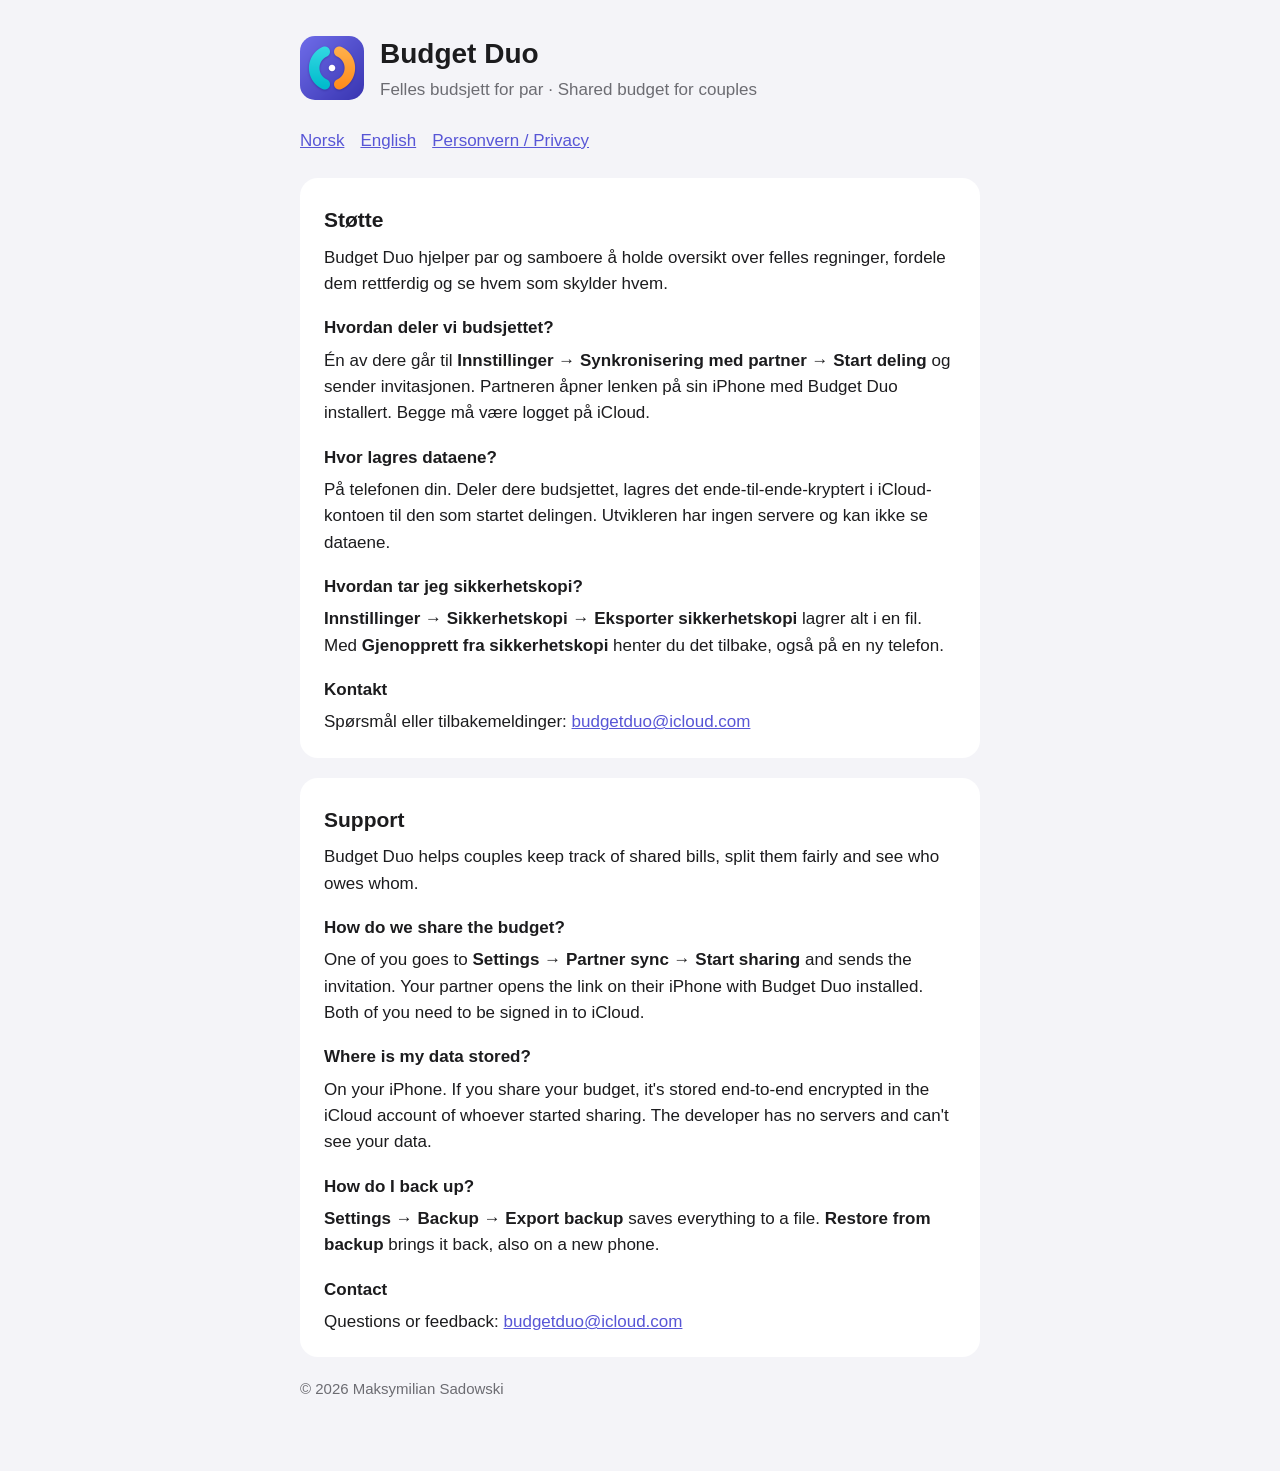
==== index.html @ a803f10f "Budget Duo support and privacy pages" ====
<!doctype html>
<html lang="nb">
<head>
  <meta charset="utf-8">
  <meta name="viewport" content="width=device-width, initial-scale=1">
  <title>Budget Duo – støtte</title>
  <link rel="stylesheet" href="style.css">
</head>
<body>
<main>
  <header>
    <img src="icon.png" alt="">
    <div>
      <h1>Budget Duo</h1>
      <p>Felles budsjett for par · Shared budget for couples</p>
    </div>
  </header>

  <nav>
    <a href="#norsk">Norsk</a>
    <a href="#english">English</a>
    <a href="privacy.html">Personvern / Privacy</a>
  </nav>

  <section id="norsk">
    <h2>Støtte</h2>
    <p>Budget Duo hjelper par og samboere å holde oversikt over felles regninger, fordele dem rettferdig og se hvem som skylder hvem.</p>

    <h3>Hvordan deler vi budsjettet?</h3>
    <p>Én av dere går til <b>Innstillinger → Synkronisering med partner → Start deling</b> og sender invitasjonen. Partneren åpner lenken på sin iPhone med Budget Duo installert. Begge må være logget på iCloud.</p>

    <h3>Hvor lagres dataene?</h3>
    <p>På telefonen din. Deler dere budsjettet, lagres det ende-til-ende-kryptert i iCloud-kontoen til den som startet delingen. Utvikleren har ingen servere og kan ikke se dataene.</p>

    <h3>Hvordan tar jeg sikkerhetskopi?</h3>
    <p><b>Innstillinger → Sikkerhetskopi → Eksporter sikkerhetskopi</b> lagrer alt i en fil. Med <b>Gjenopprett fra sikkerhetskopi</b> henter du det tilbake, også på en ny telefon.</p>

    <h3>Kontakt</h3>
    <p>Spørsmål eller tilbakemeldinger: <a href="mailto:budgetduo@icloud.com">budgetduo@icloud.com</a></p>
  </section>

  <section id="english">
    <h2>Support</h2>
    <p>Budget Duo helps couples keep track of shared bills, split them fairly and see who owes whom.</p>

    <h3>How do we share the budget?</h3>
    <p>One of you goes to <b>Settings → Partner sync → Start sharing</b> and sends the invitation. Your partner opens the link on their iPhone with Budget Duo installed. Both of you need to be signed in to iCloud.</p>

    <h3>Where is my data stored?</h3>
    <p>On your iPhone. If you share your budget, it's stored end-to-end encrypted in the iCloud account of whoever started sharing. The developer has no servers and can't see your data.</p>

    <h3>How do I back up?</h3>
    <p><b>Settings → Backup → Export backup</b> saves everything to a file. <b>Restore from backup</b> brings it back, also on a new phone.</p>

    <h3>Contact</h3>
    <p>Questions or feedback: <a href="mailto:budgetduo@icloud.com">budgetduo@icloud.com</a></p>
  </section>

  <p class="muted">© 2026 Maksymilian Sadowski</p>
</main>
</body>
</html>
---- style.css ----
:root {
  --bg: #f4f4f8;
  --card: #ffffff;
  --text: #1c1c1e;
  --muted: #6c6c72;
  --accent: #5856d6;
  color-scheme: light;
}

@media (prefers-color-scheme: dark) {
  :root {
    --bg: #0f0f14;
    --card: #1c1c22;
    --text: #f2f2f7;
    --muted: #a1a1aa;
    --accent: #8e8cf5;
    color-scheme: dark;
  }
}

* { box-sizing: border-box; }

body {
  margin: 0;
  padding: 32px 20px 64px;
  background: var(--bg);
  color: var(--text);
  font: 17px/1.55 -apple-system, BlinkMacSystemFont, "Segoe UI", Roboto, sans-serif;
}

main { max-width: 680px; margin: 0 auto; }

header { display: flex; align-items: center; gap: 16px; margin-bottom: 24px; }
header img { width: 64px; height: 64px; border-radius: 15px; }
header h1 { margin: 0; font-size: 28px; }
header p { margin: 2px 0 0; color: var(--muted); }

nav { display: flex; gap: 16px; flex-wrap: wrap; margin-bottom: 24px; }
a { color: var(--accent); }

section {
  background: var(--card);
  border-radius: 18px;
  padding: 8px 24px 16px;
  margin-bottom: 20px;
}

h2 { font-size: 21px; margin: 18px 0 8px; }
h3 { font-size: 17px; margin: 18px 0 4px; }
p, li { margin: 6px 0; }
.muted { color: var(--muted); font-size: 15px; }
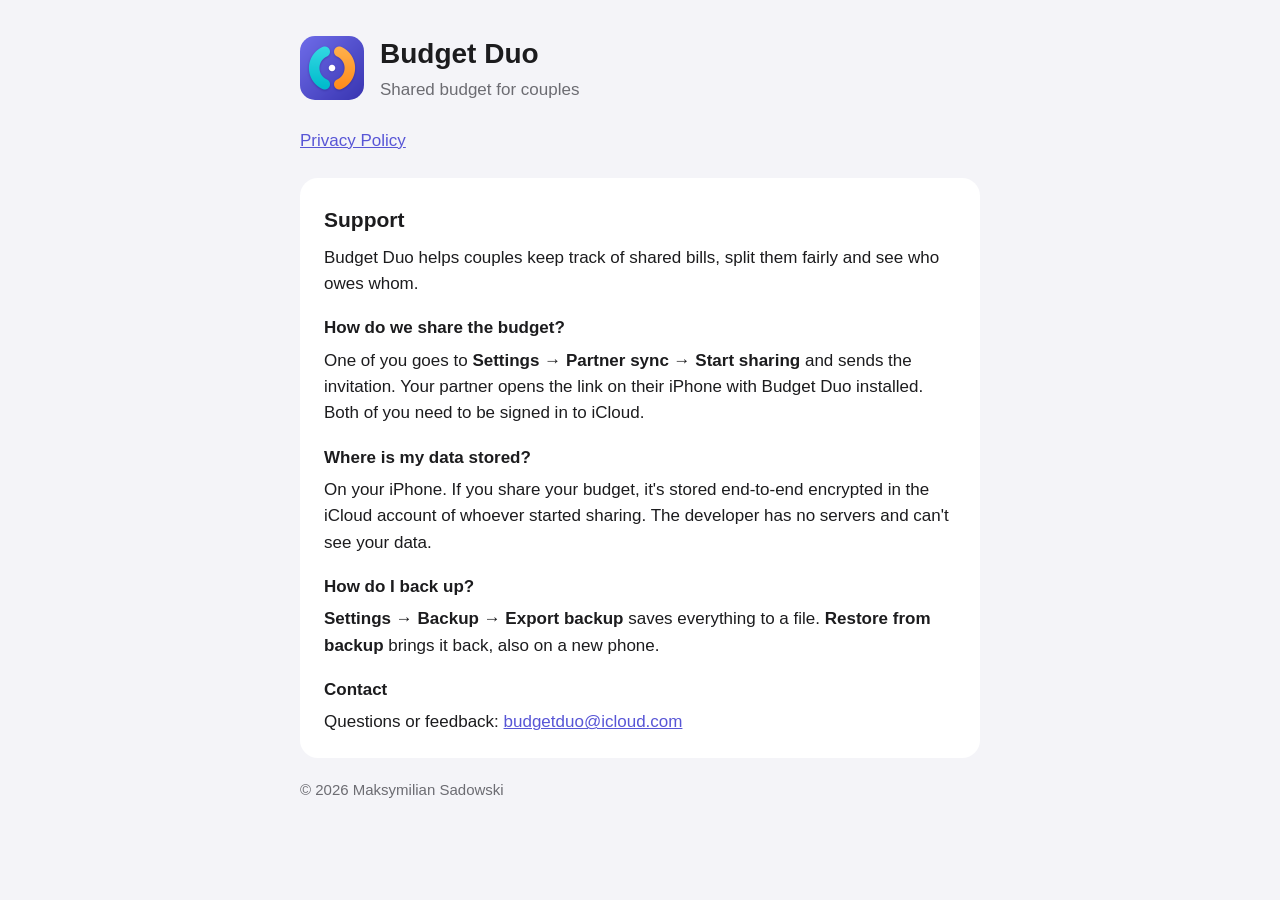
==== commit 66c9c288: "Make the pages English-only" ====
--- a/index.html
+++ b/index.html
@@ -1,9 +1,9 @@
 <!doctype html>
-<html lang="nb">
+<html lang="en">
 <head>
   <meta charset="utf-8">
   <meta name="viewport" content="width=device-width, initial-scale=1">
-  <title>Budget Duo – støtte</title>
+  <title>Budget Duo – Support</title>
   <link rel="stylesheet" href="style.css">
 </head>
 <body>
@@ -12,34 +12,15 @@
     <img src="icon.png" alt="">
     <div>
       <h1>Budget Duo</h1>
-      <p>Felles budsjett for par · Shared budget for couples</p>
+      <p>Shared budget for couples</p>
     </div>
   </header>
 
   <nav>
-    <a href="#norsk">Norsk</a>
-    <a href="#english">English</a>
-    <a href="privacy.html">Personvern / Privacy</a>
+    <a href="privacy.html">Privacy Policy</a>
   </nav>
 
-  <section id="norsk">
-    <h2>Støtte</h2>
-    <p>Budget Duo hjelper par og samboere å holde oversikt over felles regninger, fordele dem rettferdig og se hvem som skylder hvem.</p>
-
-    <h3>Hvordan deler vi budsjettet?</h3>
-    <p>Én av dere går til <b>Innstillinger → Synkronisering med partner → Start deling</b> og sender invitasjonen. Partneren åpner lenken på sin iPhone med Budget Duo installert. Begge må være logget på iCloud.</p>
-
-    <h3>Hvor lagres dataene?</h3>
-    <p>På telefonen din. Deler dere budsjettet, lagres det ende-til-ende-kryptert i iCloud-kontoen til den som startet delingen. Utvikleren har ingen servere og kan ikke se dataene.</p>
-
-    <h3>Hvordan tar jeg sikkerhetskopi?</h3>
-    <p><b>Innstillinger → Sikkerhetskopi → Eksporter sikkerhetskopi</b> lagrer alt i en fil. Med <b>Gjenopprett fra sikkerhetskopi</b> henter du det tilbake, også på en ny telefon.</p>
-
-    <h3>Kontakt</h3>
-    <p>Spørsmål eller tilbakemeldinger: <a href="mailto:budgetduo@icloud.com">budgetduo@icloud.com</a></p>
-  </section>
-
-  <section id="english">
+  <section>
     <h2>Support</h2>
     <p>Budget Duo helps couples keep track of shared bills, split them fairly and see who owes whom.</p>
 
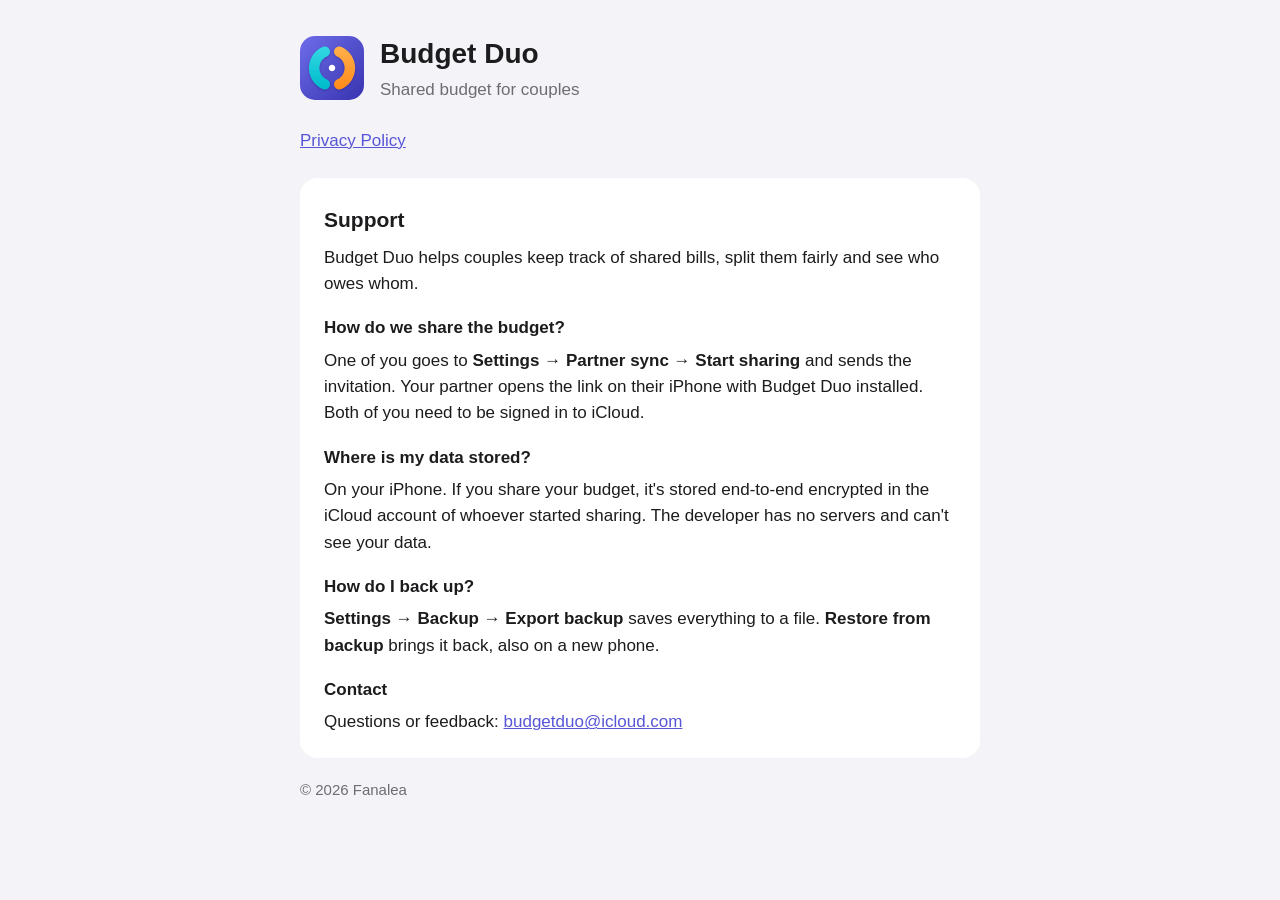
==== commit 0d95e0f9: "Use Fanalea in the copyright line" ====
--- a/index.html
+++ b/index.html
@@ -37,7 +37,7 @@
     <p>Questions or feedback: <a href="mailto:budgetduo@icloud.com">budgetduo@icloud.com</a></p>
   </section>
 
-  <p class="muted">© 2026 Maksymilian Sadowski</p>
+  <p class="muted">© 2026 Fanalea</p>
 </main>
 </body>
 </html>
